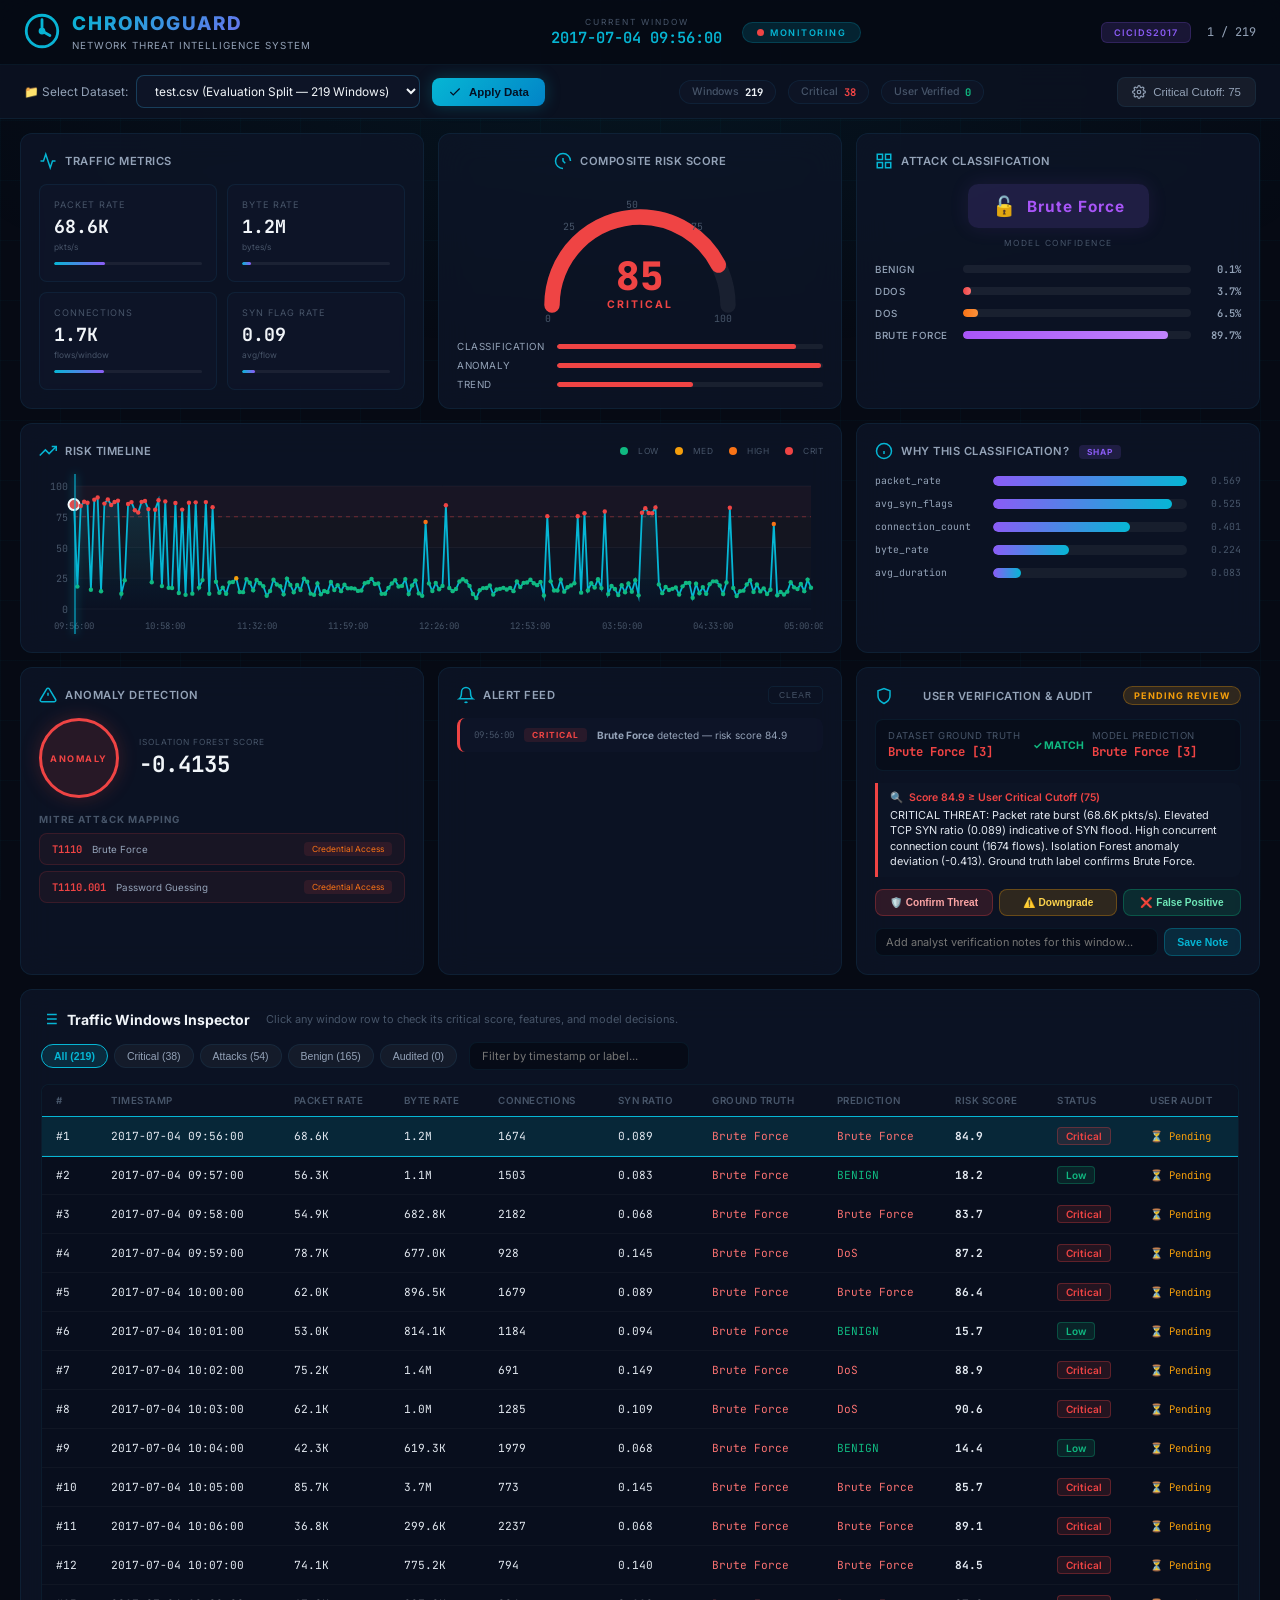
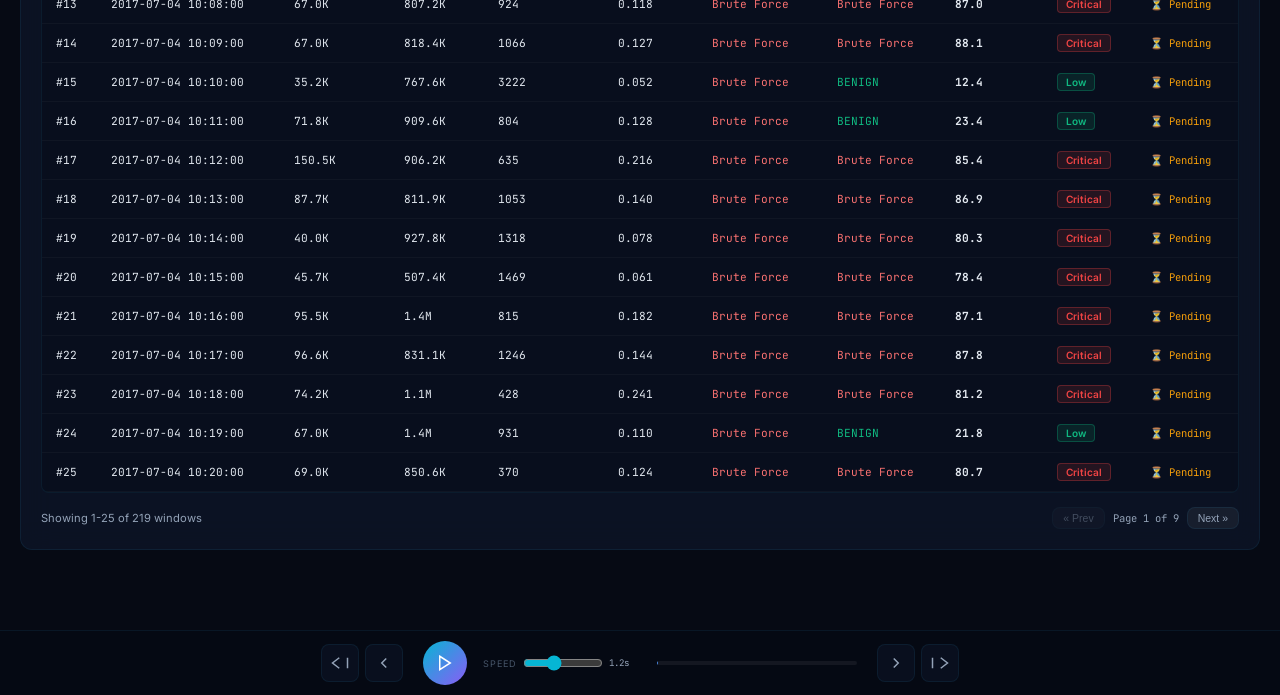
==== dashboard/index.html @ 1c4e396a "fix: resolve all pipeline bugs + complete prototype - Fix SHAP 3D/2D shape bug in explainability.py " ====
<!DOCTYPE html>
<html lang="en">
<head>
    <meta charset="UTF-8">
    <meta name="viewport" content="width=device-width, initial-scale=1.0">
    <title>Chronoguard — Network Threat Intelligence Dashboard</title>
    <meta name="description" content="Real-time network traffic analysis, anomaly detection, and threat classification dashboard powered by machine learning. CICIDS2017 dataset.">
    <link rel="preconnect" href="https://fonts.googleapis.com">
    <link rel="preconnect" href="https://fonts.gstatic.com" crossorigin>
    <link href="https://fonts.googleapis.com/css2?family=Inter:wght@300;400;500;600;700;800;900&family=JetBrains+Mono:wght@400;500;600&display=swap" rel="stylesheet">
    <link rel="stylesheet" href="style.css">
</head>
<body>

<!-- ═══════════════════════ HEADER ═══════════════════════ -->
<header class="top-bar">
    <div class="brand">
        <div class="brand-icon">
            <svg viewBox="0 0 32 32" fill="none" xmlns="http://www.w3.org/2000/svg">
                <circle cx="16" cy="16" r="14" stroke="url(#brandGrad)" stroke-width="2.5"/>
                <path d="M16 6 L16 16 L23 20" stroke="url(#brandGrad)" stroke-width="2.5" stroke-linecap="round" stroke-linejoin="round"/>
                <circle cx="16" cy="16" r="3" fill="url(#brandGrad)"/>
                <defs>
                    <linearGradient id="brandGrad" x1="0" y1="0" x2="32" y2="32">
                        <stop offset="0%" stop-color="#06b6d4"/>
                        <stop offset="100%" stop-color="#8b5cf6"/>
                    </linearGradient>
                </defs>
            </svg>
        </div>
        <div class="brand-text">
            <h1>CHRONOGUARD</h1>
            <span class="brand-sub">Network Threat Intelligence System</span>
        </div>
    </div>
    <div class="header-center">
        <div class="window-display">
            <span class="window-label">CURRENT WINDOW</span>
            <span class="window-time" id="currentTimestamp">—</span>
        </div>
        <div class="status-pill" id="systemStatus">
            <span class="status-dot"></span>
            <span>MONITORING</span>
        </div>
    </div>
    <div class="header-right">
        <div class="dataset-badge">
            <span>CICIDS2017</span>
        </div>
        <div class="window-counter" id="windowCounter">— / —</div>
    </div>
</header>

<!-- ═══════════════════════ USER DATA & THRESHOLD CONTROLS ═══════════════════════ -->
<section class="data-toolbar">
    <div class="toolbar-left">
        <div class="control-group">
            <label for="datasetSelect"><span class="control-icon">📁</span> Select Dataset:</label>
            <select id="datasetSelect" class="styled-select">
                <option value="test">test.csv (Evaluation Split — 219 Windows)</option>
                <option value="train">train.csv (Training Split — 868 Windows)</option>
                <option value="custom">Upload Custom CSV File...</option>
            </select>
        </div>
        <div class="custom-file-wrap" id="customFileWrap" style="display: none;">
            <input type="file" id="csvFileInput" accept=".csv" class="file-input">
            <label for="csvFileInput" class="file-input-btn" id="fileInputLabel">
                <svg viewBox="0 0 24 24" fill="none" stroke="currentColor" stroke-width="2" width="14" height="14"><path d="M21 15v4a2 2 0 0 1-2 2H5a2 2 0 0 1-2-2v-4"/><polyline points="17 8 12 3 7 8"/><line x1="12" y1="3" x2="12" y2="15"/></svg>
                <span>Choose .csv</span>
            </label>
            <span class="file-name" id="selectedFileName">No file selected</span>
        </div>
        <button class="btn-primary apply-data-btn" id="btnApplyData" title="Apply selected dataset to dashboard">
            <svg viewBox="0 0 24 24" fill="none" stroke="currentColor" stroke-width="2" width="14" height="14"><polyline points="20 6 9 17 4 12"/></svg>
            <span>Apply Data</span>
        </button>
    </div>

    <div class="toolbar-center">
        <div class="stat-chip" id="chipTotalWindows">
            <span class="chip-label">Windows</span>
            <span class="chip-val" id="valTotalWindows">219</span>
        </div>
        <div class="stat-chip chip-critical" id="chipCriticalCount">
            <span class="chip-label">Critical</span>
            <span class="chip-val" id="valCriticalWindows">38</span>
        </div>
        <div class="stat-chip chip-verified" id="chipVerifiedCount">
            <span class="chip-label">User Verified</span>
            <span class="chip-val" id="valVerifiedWindows">0</span>
        </div>
    </div>

    <div class="toolbar-right">
        <button class="btn-secondary" id="btnToggleThresholds" title="Configure risk thresholds">
            <svg viewBox="0 0 24 24" fill="none" stroke="currentColor" stroke-width="2" width="14" height="14"><circle cx="12" cy="12" r="3"/><path d="M19.4 15a1.65 1.65 0 0 0 .33 1.82l.06.06a2 2 0 0 1 0 2.83 2 2 0 0 1-2.83 0l-.06-.06a1.65 1.65 0 0 0-1.82-.33 1.65 1.65 0 0 0-1 1.51V21a2 2 0 0 1-2 2 2 2 0 0 1-2-2v-.09A1.65 1.65 0 0 0 9 19.4a1.65 1.65 0 0 0-1.82.33l-.06.06a2 2 0 0 1-2.83 0 2 2 0 0 1 0-2.83l.06-.06a1.65 1.65 0 0 0 .33-1.82 1.65 1.65 0 0 0-1.51-1H3a2 2 0 0 1-2-2 2 2 0 0 1 2-2h.09A1.65 1.65 0 0 0 4.6 9a1.65 1.65 0 0 0-.33-1.82l-.06-.06a2 2 0 0 1 0-2.83 2 2 0 0 1 2.83 0l.06.06a1.65 1.65 0 0 0 1.82.33H9a1.65 1.65 0 0 0 1-1.51V3a2 2 0 0 1 2-2 2 2 0 0 1 2 2v.09a1.65 1.65 0 0 0 1 1.51 1.65 1.65 0 0 0 1.82-.33l.06-.06a2 2 0 0 1 2.83 0 2 2 0 0 1 0 2.83l-.06.06a1.65 1.65 0 0 0-.33 1.82V9a1.65 1.65 0 0 0 1.51 1H21a2 2 0 0 1 2 2 2 2 0 0 1-2 2h-.09a1.65 1.65 0 0 0-1.51 1z"/></svg>
            <span id="thresholdToggleText">Critical Cutoff: 75</span>
        </button>
    </div>
</section>

<!-- Expandable Threshold Settings Drawer -->
<section class="threshold-drawer" id="thresholdDrawer" style="display: none;">
    <div class="drawer-header">
        <div>
            <h3>User Risk Score & Critical Cutoff Configuration</h3>
            <p class="drawer-sub">Customize the mathematical cutoffs and weights to inspect and verify why windows are classified as Critical.</p>
        </div>
        <button class="drawer-close-btn" id="btnCloseThresholds">&times;</button>
    </div>
    <div class="threshold-controls-grid">
        <div class="range-field">
            <div class="range-labels">
                <span>Critical Score Threshold</span>
                <span class="range-val" id="lblCritThreshold">75</span>
            </div>
            <input type="range" id="sliderCritThreshold" min="50" max="95" value="75" step="1">
            <span class="range-hint">Risk Score &ge; this value triggers CRITICAL alert</span>
        </div>
        <div class="range-field">
            <div class="range-labels">
                <span>High Risk Threshold</span>
                <span class="range-val" id="lblHighThreshold">50</span>
            </div>
            <input type="range" id="sliderHighThreshold" min="30" max="74" value="50" step="1">
            <span class="range-hint">Risk Score &ge; this value triggers HIGH alert</span>
        </div>
        <div class="range-field">
            <div class="range-labels">
                <span>Anomaly Sensitivity</span>
                <span class="range-val" id="lblAnomalyWeight">1.2x</span>
            </div>
            <input type="range" id="sliderAnomalyWeight" min="0.5" max="2.0" value="1.2" step="0.1">
            <span class="range-hint">Scales penalty for Isolation Forest outliers</span>
        </div>
        <div class="drawer-actions">
            <button class="btn-primary" id="btnApplyThresholds">Apply Thresholds</button>
            <button class="btn-secondary" id="btnResetThresholds">Reset Defaults</button>
        </div>
    </div>
</section>

<!-- ═══════════════════════ MAIN GRID ═══════════════════════ -->
<main class="dashboard-grid">

    <!-- ---- TRAFFIC METRICS ---- -->
    <section class="panel metrics-panel" id="metricsPanel">
        <div class="panel-header">
            <svg class="panel-icon" viewBox="0 0 24 24" fill="none" stroke="currentColor" stroke-width="2"><polyline points="22 12 18 12 15 21 9 3 6 12 2 12"/></svg>
            <h2>Traffic Metrics</h2>
        </div>
        <div class="metrics-grid">
            <div class="metric-card" id="metricPacketRate">
                <span class="metric-label">Packet Rate</span>
                <span class="metric-value" data-field="packet_rate">—</span>
                <span class="metric-unit">pkts/s</span>
                <div class="metric-bar"><div class="metric-bar-fill"></div></div>
            </div>
            <div class="metric-card" id="metricByteRate">
                <span class="metric-label">Byte Rate</span>
                <span class="metric-value" data-field="byte_rate">—</span>
                <span class="metric-unit">bytes/s</span>
                <div class="metric-bar"><div class="metric-bar-fill"></div></div>
            </div>
            <div class="metric-card" id="metricConnections">
                <span class="metric-label">Connections</span>
                <span class="metric-value" data-field="connection_count">—</span>
                <span class="metric-unit">flows/window</span>
                <div class="metric-bar"><div class="metric-bar-fill"></div></div>
            </div>
            <div class="metric-card" id="metricSynFlags">
                <span class="metric-label">SYN Flag Rate</span>
                <span class="metric-value" data-field="avg_syn_flags">—</span>
                <span class="metric-unit">avg/flow</span>
                <div class="metric-bar"><div class="metric-bar-fill"></div></div>
            </div>
        </div>
    </section>

    <!-- ---- RISK GAUGE ---- -->
    <section class="panel gauge-panel" id="gaugePanel">
        <div class="panel-header">
            <svg class="panel-icon" viewBox="0 0 24 24" fill="none" stroke="currentColor" stroke-width="2"><path d="M12 22C6.5 22 2 17.5 2 12S6.5 2 12 2s10 4.5 10 10"/><path d="M12 8v4l3 3"/></svg>
            <h2>Composite Risk Score</h2>
        </div>
        <div class="gauge-container">
            <svg class="gauge-svg" viewBox="0 0 200 130">
                <!-- Background arc -->
                <path class="gauge-bg" d="M 20 110 A 80 80 0 0 1 180 110" fill="none" stroke-width="14" stroke-linecap="round"/>
                <!-- Colored fill arc -->
                <path class="gauge-fill" id="gaugeFill" d="M 20 110 A 80 80 0 0 1 180 110" fill="none" stroke-width="14" stroke-linecap="round"/>
                <!-- Tick marks -->
                <text x="16" y="125" class="gauge-tick">0</text>
                <text x="35" y="42" class="gauge-tick">25</text>
                <text x="93" y="22" class="gauge-tick">50</text>
                <text x="152" y="42" class="gauge-tick">75</text>
                <text x="175" y="125" class="gauge-tick">100</text>
            </svg>
            <div class="gauge-center">
                <span class="gauge-score" id="gaugeScore">—</span>
                <span class="gauge-level" id="gaugeLevel">—</span>
            </div>
        </div>
        <div class="risk-breakdown" id="riskBreakdown">
            <div class="risk-factor">
                <span>Classification</span>
                <div class="risk-factor-bar"><div class="risk-factor-fill" id="riskClassification"></div></div>
            </div>
            <div class="risk-factor">
                <span>Anomaly</span>
                <div class="risk-factor-bar"><div class="risk-factor-fill" id="riskAnomaly"></div></div>
            </div>
            <div class="risk-factor">
                <span>Trend</span>
                <div class="risk-factor-bar"><div class="risk-factor-fill" id="riskTrend"></div></div>
            </div>
        </div>
    </section>

    <!-- ---- CLASSIFICATION ---- -->
    <section class="panel classification-panel" id="classificationPanel">
        <div class="panel-header">
            <svg class="panel-icon" viewBox="0 0 24 24" fill="none" stroke="currentColor" stroke-width="2"><rect x="3" y="3" width="7" height="7"/><rect x="14" y="3" width="7" height="7"/><rect x="14" y="14" width="7" height="7"/><rect x="3" y="14" width="7" height="7"/></svg>
            <h2>Attack Classification</h2>
        </div>
        <div class="classification-result" id="classResult">
            <div class="class-badge" id="classBadge">
                <span class="class-icon" id="classIcon"></span>
                <span class="class-name" id="className">—</span>
            </div>
            <div class="class-confidence-label">Model Confidence</div>
        </div>
        <div class="confidence-bars" id="confidenceBars">
            <div class="conf-row" data-class="0">
                <span class="conf-label">BENIGN</span>
                <div class="conf-bar"><div class="conf-fill benign-fill"></div></div>
                <span class="conf-pct">—</span>
            </div>
            <div class="conf-row" data-class="1">
                <span class="conf-label">DDoS</span>
                <div class="conf-bar"><div class="conf-fill ddos-fill"></div></div>
                <span class="conf-pct">—</span>
            </div>
            <div class="conf-row" data-class="2">
                <span class="conf-label">DoS</span>
                <div class="conf-bar"><div class="conf-fill dos-fill"></div></div>
                <span class="conf-pct">—</span>
            </div>
            <div class="conf-row" data-class="3">
                <span class="conf-label">Brute Force</span>
                <div class="conf-bar"><div class="conf-fill bf-fill"></div></div>
                <span class="conf-pct">—</span>
            </div>
        </div>
    </section>

    <!-- ---- SHAP EXPLAINABILITY ---- -->
    <section class="panel shap-panel" id="shapPanel">
        <div class="panel-header">
            <svg class="panel-icon" viewBox="0 0 24 24" fill="none" stroke="currentColor" stroke-width="2"><circle cx="12" cy="12" r="10"/><path d="M12 16v-4"/><path d="M12 8h.01"/></svg>
            <h2>Why This Classification? <span class="shap-tag">SHAP</span></h2>
        </div>
        <div class="shap-bars" id="shapBars">
            <!-- Filled by JS -->
        </div>
    </section>

    <!-- ---- TIMELINE CHART ---- -->
    <section class="panel timeline-panel" id="timelinePanel">
        <div class="panel-header">
            <svg class="panel-icon" viewBox="0 0 24 24" fill="none" stroke="currentColor" stroke-width="2"><polyline points="23 6 13.5 15.5 8.5 10.5 1 18"/><polyline points="17 6 23 6 23 12"/></svg>
            <h2>Risk Timeline</h2>
            <div class="timeline-legend">
                <span class="legend-dot legend-low"></span>Low
                <span class="legend-dot legend-med"></span>Med
                <span class="legend-dot legend-high"></span>High
                <span class="legend-dot legend-crit"></span>Crit
            </div>
        </div>
        <div class="timeline-container">
            <canvas id="timelineCanvas" width="900" height="180"></canvas>
            <div class="timeline-cursor" id="timelineCursor"></div>
        </div>
    </section>

    <!-- ---- ANOMALY DETECTION ---- -->
    <section class="panel anomaly-panel" id="anomalyPanel">
        <div class="panel-header">
            <svg class="panel-icon" viewBox="0 0 24 24" fill="none" stroke="currentColor" stroke-width="2"><path d="M10.29 3.86L1.82 18a2 2 0 001.71 3h16.94a2 2 0 001.71-3L13.71 3.86a2 2 0 00-3.42 0z"/><line x1="12" y1="9" x2="12" y2="13"/><line x1="12" y1="17" x2="12.01" y2="17"/></svg>
            <h2>Anomaly Detection</h2>
        </div>
        <div class="anomaly-content">
            <div class="anomaly-indicator" id="anomalyIndicator">
                <div class="anomaly-ring" id="anomalyRing">
                    <span class="anomaly-label" id="anomalyLabel">NORMAL</span>
                </div>
                <div class="anomaly-score-display">
                    <span class="anomaly-score-label">Isolation Forest Score</span>
                    <span class="anomaly-score-value" id="anomalyScoreValue">—</span>
                </div>
            </div>
            <div class="mitre-section" id="mitreSection">
                <h3>MITRE ATT&CK Mapping</h3>
                <div class="mitre-cards" id="mitreCards">
                    <div class="mitre-empty">No techniques mapped</div>
                </div>
            </div>
        </div>
    </section>

    <!-- ---- ALERT FEED ---- -->
    <section class="panel alerts-panel" id="alertsPanel">
        <div class="panel-header">
            <svg class="panel-icon" viewBox="0 0 24 24" fill="none" stroke="currentColor" stroke-width="2"><path d="M18 8A6 6 0 006 8c0 7-3 9-3 9h18s-3-2-3-9"/><path d="M13.73 21a2 2 0 01-3.46 0"/></svg>
            <h2>Alert Feed</h2>
            <button class="clear-alerts-btn" id="clearAlerts" title="Clear alerts">Clear</button>
        </div>
        <div class="alerts-list" id="alertsList">
            <div class="alert-empty">No alerts yet. Advance through windows to see alerts.</div>
        </div>
    </section>

    <!-- ---- USER VERIFICATION & AUDIT ---- -->
    <section class="panel audit-panel" id="auditPanel">
        <div class="panel-header">
            <svg class="panel-icon" viewBox="0 0 24 24" fill="none" stroke="currentColor" stroke-width="2"><path d="M12 22s8-4 8-10V5l-8-3-8 3v7c0 6 8 10 8 10z"/></svg>
            <h2>User Verification & Audit</h2>
            <div class="audit-status-badge pending" id="auditStatusBadge">PENDING REVIEW</div>
        </div>
        <div class="audit-content">
            <div class="audit-compare-row">
                <div class="audit-compare-box">
                    <span class="compare-label">Dataset Ground Truth</span>
                    <span class="compare-val" id="auditGroundTruth">BENIGN [0]</span>
                </div>
                <div class="compare-arrow" id="auditMatchIndicator">➔</div>
                <div class="audit-compare-box">
                    <span class="compare-label">Model Prediction</span>
                    <span class="compare-val" id="auditPredicted">BENIGN [0]</span>
                </div>
            </div>

            <div class="critical-reason-card" id="criticalReasonCard">
                <div class="reason-header">
                    <span class="reason-icon">🔍</span>
                    <span class="reason-title" id="criticalReasonTitle">Score Factor Analysis</span>
                </div>
                <p class="reason-text" id="criticalReasonText">
                    Normal traffic baseline. No SYN flood or volumetric spike detected.
                </p>
            </div>

            <div class="audit-actions">
                <button class="audit-btn btn-confirm" id="btnAuditConfirm" title="Confirm that this window is an active threat">
                    <span>🛡️ Confirm Threat</span>
                </button>
                <button class="audit-btn btn-warning" id="btnAuditDowngrade" title="Downgrade threat level to Warning">
                    <span>⚠️ Downgrade</span>
                </button>
                <button class="audit-btn btn-dismiss" id="btnAuditFalsePos" title="Mark this alert as a False Positive">
                    <span>❌ False Positive</span>
                </button>
            </div>

            <div class="analyst-notes-wrap">
                <input type="text" class="analyst-notes-input" id="analystNotesInput" placeholder="Add analyst verification notes for this window...">
                <button class="notes-save-btn" id="btnSaveNotes">Save Note</button>
            </div>
        </div>
    </section>

</main>

<!-- ═══════════════════════ TRAFFIC WINDOWS INSPECTOR TABLE ═══════════════════════ -->
<section class="table-section">
    <div class="table-card">
        <div class="table-header">
            <div class="table-title-area">
                <svg viewBox="0 0 24 24" fill="none" stroke="currentColor" stroke-width="2" width="18" height="18"><line x1="8" y1="6" x2="21" y2="6"/><line x1="8" y1="12" x2="21" y2="12"/><line x1="8" y1="18" x2="21" y2="18"/><line x1="3" y1="6" x2="3.01" y2="6"/><line x1="3" y1="12" x2="3.01" y2="12"/><line x1="3" y1="18" x2="3.01" y2="18"/></svg>
                <h3>Traffic Windows Inspector</h3>
                <span class="table-subtitle">Click any window row to check its critical score, features, and model decisions.</span>
            </div>
            <div class="table-filters">
                <div class="filter-pills" id="tableFilterPills">
                    <button class="filter-pill active" data-filter="all">All (<span id="countAll">219</span>)</button>
                    <button class="filter-pill pill-crit" data-filter="critical">Critical (<span id="countCrit">38</span>)</button>
                    <button class="filter-pill pill-attacks" data-filter="attacks">Attacks (<span id="countAttacks">44</span>)</button>
                    <button class="filter-pill pill-benign" data-filter="benign">Benign (<span id="countBenign">175</span>)</button>
                    <button class="filter-pill pill-reviewed" data-filter="reviewed">Audited (<span id="countReviewed">0</span>)</button>
                </div>
                <div class="table-search">
                    <input type="text" id="tableSearchInput" placeholder="Filter by timestamp or label...">
                </div>
            </div>
        </div>

        <div class="table-scroll">
            <table class="traffic-table" id="trafficTable">
                <thead>
                    <tr>
                        <th>#</th>
                        <th>Timestamp</th>
                        <th>Packet Rate</th>
                        <th>Byte Rate</th>
                        <th>Connections</th>
                        <th>SYN Ratio</th>
                        <th>Ground Truth</th>
                        <th>Prediction</th>
                        <th>Risk Score</th>
                        <th>Status</th>
                        <th>User Audit</th>
                    </tr>
                </thead>
                <tbody id="trafficTableBody">
                    <!-- Populated dynamically by app.js -->
                </tbody>
            </table>
        </div>
        <div class="table-pagination">
            <span class="pagination-info" id="paginationInfo">Showing 1-25 of 219 windows</span>
            <div class="pagination-buttons">
                <button class="page-btn" id="btnPagePrev">&laquo; Prev</button>
                <span class="page-num" id="pageNum">Page 1 of 9</span>
                <button class="page-btn" id="btnPageNext">Next &raquo;</button>
            </div>
        </div>
    </div>
</section>

<!-- ═══════════════════════ CONTROLS BAR ═══════════════════════ -->
<footer class="controls-bar">
    <div class="controls-left">
        <button class="ctrl-btn" id="btnFirst" title="First window">
            <svg viewBox="0 0 24 24" fill="none" stroke="currentColor" stroke-width="2"><polyline points="11 19 2 12 11 5"/><line x1="22" y1="5" x2="22" y2="19"/></svg>
        </button>
        <button class="ctrl-btn" id="btnPrev" title="Previous window">
            <svg viewBox="0 0 24 24" fill="none" stroke="currentColor" stroke-width="2"><polyline points="15 18 9 12 15 6"/></svg>
        </button>
    </div>
    <div class="controls-center">
        <button class="ctrl-btn play-btn" id="btnPlay" title="Auto-play">
            <svg viewBox="0 0 24 24" fill="none" stroke="currentColor" stroke-width="2" id="playIcon"><polygon points="5 3 19 12 5 21 5 3"/></svg>
            <svg viewBox="0 0 24 24" fill="none" stroke="currentColor" stroke-width="2" id="pauseIcon" style="display:none"><rect x="6" y="4" width="4" height="16"/><rect x="14" y="4" width="4" height="16"/></svg>
        </button>
        <div class="speed-control">
            <label for="speedSlider">Speed</label>
            <input type="range" id="speedSlider" min="200" max="3000" value="1200" step="100">
            <span id="speedLabel">1.2s</span>
        </div>
        <div class="progress-bar-container">
            <div class="progress-bar" id="progressBar"></div>
        </div>
    </div>
    <div class="controls-right">
        <button class="ctrl-btn" id="btnNext" title="Next window">
            <svg viewBox="0 0 24 24" fill="none" stroke="currentColor" stroke-width="2"><polyline points="9 18 15 12 9 6"/></svg>
        </button>
        <button class="ctrl-btn" id="btnLast" title="Last window">
            <svg viewBox="0 0 24 24" fill="none" stroke="currentColor" stroke-width="2"><polyline points="13 19 22 12 13 5"/><line x1="2" y1="5" x2="2" y2="19"/></svg>
        </button>
    </div>
</footer>

<script src="data.js"></script>
<script src="app.js"></script>
</body>
</html>
---- dashboard/style.css ----
/* ══════════════════════════════════════════════════════════════════
   CHRONOGUARD — Dashboard Styles
   Dark-mode, glassmorphism, cybersecurity aesthetic
   ══════════════════════════════════════════════════════════════════ */

/* ---- Reset & Tokens ---- */
*, *::before, *::after { box-sizing: border-box; margin: 0; padding: 0; }

:root {
    /* Surface */
    --bg-primary:      #060a14;
    --bg-secondary:    #0c1222;
    --bg-card:         rgba(14, 22, 40, 0.75);
    --bg-card-hover:   rgba(20, 30, 55, 0.85);
    --border-card:     rgba(56, 189, 248, 0.08);
    --border-active:   rgba(56, 189, 248, 0.25);

    /* Text */
    --text-primary:    #e2e8f0;
    --text-secondary:  #94a3b8;
    --text-muted:      #475569;
    --text-bright:     #f1f5f9;

    /* Accent palette */
    --cyan:            #06b6d4;
    --cyan-dim:        rgba(6, 182, 212, 0.15);
    --purple:          #8b5cf6;
    --purple-dim:      rgba(139, 92, 246, 0.15);

    /* Risk colors */
    --risk-low:        #10b981;
    --risk-low-bg:     rgba(16, 185, 129, 0.12);
    --risk-medium:     #f59e0b;
    --risk-medium-bg:  rgba(245, 158, 11, 0.12);
    --risk-high:       #f97316;
    --risk-high-bg:    rgba(249, 115, 22, 0.12);
    --risk-critical:   #ef4444;
    --risk-critical-bg:rgba(239, 68, 68, 0.12);

    /* Class colors */
    --color-benign:    #10b981;
    --color-ddos:      #ef4444;
    --color-dos:       #f97316;
    --color-bf:        #a855f7;

    /* Type */
    --font-sans:       'Inter', -apple-system, BlinkMacSystemFont, sans-serif;
    --font-mono:       'JetBrains Mono', 'Fira Code', monospace;

    /* Spacing */
    --gap:             14px;
    --radius:          12px;
    --radius-sm:       8px;

    /* Effects */
    --glass-blur:      16px;
    --transition:      0.35s cubic-bezier(0.4, 0, 0.2, 1);
}

html { font-size: 14px; }

body {
    font-family: var(--font-sans);
    background: var(--bg-primary);
    color: var(--text-primary);
    min-height: 100vh;
    display: flex;
    flex-direction: column;
    overflow-x: hidden;
}

/* Subtle animated grid background */
body::before {
    content: '';
    position: fixed;
    inset: 0;
    background:
        linear-gradient(rgba(6,182,212,0.03) 1px, transparent 1px),
        linear-gradient(90deg, rgba(6,182,212,0.03) 1px, transparent 1px);
    background-size: 60px 60px;
    pointer-events: none;
    z-index: 0;
}

/* Radial glow */
body::after {
    content: '';
    position: fixed;
    top: -20%;
    left: 50%;
    transform: translateX(-50%);
    width: 120vw;
    height: 60vh;
    background: radial-gradient(ellipse, rgba(6,182,212,0.06) 0%, transparent 70%);
    pointer-events: none;
    z-index: 0;
}

/* ════════════════════════ HEADER ════════════════════════ */

.top-bar {
    position: relative;
    z-index: 10;
    display: flex;
    align-items: center;
    justify-content: space-between;
    padding: 12px 24px;
    background: rgba(6, 10, 20, 0.9);
    backdrop-filter: blur(var(--glass-blur));
    border-bottom: 1px solid var(--border-card);
}

.brand {
    display: flex;
    align-items: center;
    gap: 12px;
}
.brand-icon svg { width: 36px; height: 36px; }
.brand-text h1 {
    font-size: 1.35rem;
    font-weight: 800;
    letter-spacing: 2px;
    background: linear-gradient(135deg, var(--cyan), var(--purple));
    -webkit-background-clip: text;
    -webkit-text-fill-color: transparent;
    background-clip: text;
}
.brand-sub {
    font-size: 0.7rem;
    color: var(--text-secondary);
    letter-spacing: 1px;
    text-transform: uppercase;
}

.header-center { display: flex; align-items: center; gap: 20px; }

.window-display {
    display: flex;
    flex-direction: column;
    align-items: center;
}
.window-label {
    font-size: 0.6rem;
    color: var(--text-muted);
    letter-spacing: 2px;
    text-transform: uppercase;
}
.window-time {
    font-family: var(--font-mono);
    font-size: 1.1rem;
    font-weight: 600;
    color: var(--cyan);
}

.status-pill {
    display: flex;
    align-items: center;
    gap: 6px;
    padding: 4px 14px;
    border-radius: 99px;
    background: var(--cyan-dim);
    border: 1px solid rgba(6,182,212,0.2);
    font-size: 0.65rem;
    font-weight: 600;
    letter-spacing: 1.5px;
    color: var(--cyan);
    text-transform: uppercase;
}
.status-dot {
    width: 7px; height: 7px;
    border-radius: 50%;
    background: var(--cyan);
    animation: pulse-dot 2s ease-in-out infinite;
}

@keyframes pulse-dot {
    0%, 100% { opacity: 1; box-shadow: 0 0 0 0 rgba(6,182,212,0.4); }
    50% { opacity: 0.6; box-shadow: 0 0 0 6px rgba(6,182,212,0); }
}

.header-right { display: flex; align-items: center; gap: 16px; }

.dataset-badge {
    padding: 4px 12px;
    border-radius: 6px;
    background: var(--purple-dim);
    border: 1px solid rgba(139,92,246,0.2);
    font-size: 0.65rem;
    font-weight: 600;
    color: var(--purple);
    letter-spacing: 1px;
}

.window-counter {
    font-family: var(--font-mono);
    font-size: 0.85rem;
    color: var(--text-secondary);
}

/* ════════════════════════ DASHBOARD GRID ════════════════════════ */

.dashboard-grid {
    position: relative;
    z-index: 1;
    flex: 1;
    display: grid;
    grid-template-columns: 1fr 1fr 1fr;
    grid-template-rows: auto auto auto;
    gap: var(--gap);
    padding: var(--gap) 20px;
    max-width: 1600px;
    margin: 0 auto;
    width: 100%;
}

/* Panel layout assignments */
.metrics-panel        { grid-column: 1; grid-row: 1; }
.gauge-panel          { grid-column: 2; grid-row: 1; }
.classification-panel { grid-column: 3; grid-row: 1; }
.shap-panel           { grid-column: 3; grid-row: 2; }
.timeline-panel       { grid-column: 1 / 3; grid-row: 2; }
.anomaly-panel        { grid-column: 1; grid-row: 3; }
.alerts-panel         { grid-column: 2; grid-row: 3; }
.audit-panel          { grid-column: 3; grid-row: 3; }

/* ════════════════════════ PANEL (Glass Card) ════════════════════════ */

.panel {
    background: var(--bg-card);
    backdrop-filter: blur(var(--glass-blur));
    border: 1px solid var(--border-card);
    border-radius: var(--radius);
    padding: 18px;
    transition: border-color var(--transition), box-shadow var(--transition);
    display: flex;
    flex-direction: column;
}
.panel:hover {
    border-color: var(--border-active);
    box-shadow: 0 0 30px rgba(6,182,212,0.04);
}

.panel-header {
    display: flex;
    align-items: center;
    gap: 8px;
    margin-bottom: 14px;
    flex-shrink: 0;
}
.panel-header h2 {
    font-size: 0.8rem;
    font-weight: 600;
    letter-spacing: 0.5px;
    color: var(--text-secondary);
    text-transform: uppercase;
}
.panel-icon {
    width: 18px; height: 18px;
    color: var(--cyan);
    flex-shrink: 0;
}

/* ════════════════════════ METRICS ════════════════════════ */

.metrics-grid {
    display: grid;
    grid-template-columns: 1fr 1fr;
    gap: 10px;
    flex: 1;
}

.metric-card {
    background: rgba(15, 23, 42, 0.6);
    border: 1px solid var(--border-card);
    border-radius: var(--radius-sm);
    padding: 14px;
    display: flex;
    flex-direction: column;
    gap: 4px;
    transition: background var(--transition), border-color var(--transition);
}
.metric-card:hover {
    background: rgba(20, 30, 52, 0.8);
    border-color: var(--border-active);
}

.metric-label {
    font-size: 0.65rem;
    color: var(--text-muted);
    text-transform: uppercase;
    letter-spacing: 1px;
}
.metric-value {
    font-family: var(--font-mono);
    font-size: 1.3rem;
    font-weight: 700;
    color: var(--text-bright);
    transition: color 0.3s;
}
.metric-unit {
    font-size: 0.6rem;
    color: var(--text-muted);
}

.metric-bar {
    height: 3px;
    background: rgba(255,255,255,0.06);
    border-radius: 2px;
    margin-top: 6px;
    overflow: hidden;
}
.metric-bar-fill {
    height: 100%;
    width: 0%;
    background: linear-gradient(90deg, var(--cyan), var(--purple));
    border-radius: 2px;
    transition: width 0.6s ease;
}

/* ════════════════════════ RISK GAUGE ════════════════════════ */

.gauge-panel { align-items: center; }

.gauge-container {
    position: relative;
    width: 220px;
    margin: 0 auto;
}

.gauge-svg { width: 100%; display: block; }

.gauge-bg {
    stroke: rgba(255,255,255,0.06);
}
.gauge-fill {
    stroke: var(--risk-low);
    stroke-dasharray: 251.2;
    stroke-dashoffset: 251.2;
    transition: stroke-dashoffset 0.8s ease, stroke 0.5s ease;
}

.gauge-tick {
    fill: var(--text-muted);
    font-size: 9px;
    font-family: var(--font-mono);
    text-anchor: middle;
}

.gauge-center {
    position: absolute;
    bottom: 16px;
    left: 50%;
    transform: translateX(-50%);
    text-align: center;
    display: flex;
    flex-direction: column;
    align-items: center;
}
.gauge-score {
    font-family: var(--font-mono);
    font-size: 2.8rem;
    font-weight: 800;
    line-height: 1;
    color: var(--text-bright);
    transition: color 0.5s;
}
.gauge-level {
    font-size: 0.75rem;
    font-weight: 700;
    letter-spacing: 2px;
    text-transform: uppercase;
    margin-top: 2px;
    transition: color 0.5s;
}

.risk-breakdown {
    width: 100%;
    margin-top: 14px;
    display: flex;
    flex-direction: column;
    gap: 8px;
}
.risk-factor {
    display: flex;
    align-items: center;
    gap: 10px;
}
.risk-factor span:first-child {
    width: 90px;
    font-size: 0.7rem;
    color: var(--text-secondary);
    text-transform: uppercase;
    letter-spacing: 0.5px;
}
.risk-factor-bar {
    flex: 1;
    height: 5px;
    background: rgba(255,255,255,0.06);
    border-radius: 3px;
    overflow: hidden;
}
.risk-factor-fill {
    height: 100%;
    width: 0%;
    border-radius: 3px;
    transition: width 0.6s ease, background 0.5s;
    background: var(--cyan);
}

/* ════════════════════════ CLASSIFICATION ════════════════════════ */

.classification-result {
    text-align: center;
    margin-bottom: 14px;
}

.class-badge {
    display: inline-flex;
    align-items: center;
    gap: 10px;
    padding: 10px 24px;
    border-radius: 10px;
    font-size: 1.1rem;
    font-weight: 700;
    letter-spacing: 1px;
    transition: background 0.4s, color 0.4s, box-shadow 0.4s;
}
.class-badge.benign    { background: var(--risk-low-bg);      color: var(--color-benign); box-shadow: 0 0 20px rgba(16,185,129,0.1); }
.class-badge.ddos      { background: var(--risk-critical-bg); color: var(--color-ddos);   box-shadow: 0 0 20px rgba(239,68,68,0.1); }
.class-badge.dos       { background: var(--risk-high-bg);     color: var(--color-dos);    box-shadow: 0 0 20px rgba(249,115,22,0.1); }
.class-badge.bf        { background: var(--purple-dim);       color: var(--color-bf);     box-shadow: 0 0 20px rgba(168,85,247,0.1); }

.class-icon { font-size: 1.4rem; }

.class-confidence-label {
    font-size: 0.6rem;
    color: var(--text-muted);
    text-transform: uppercase;
    letter-spacing: 1.5px;
    margin-top: 10px;
}

.confidence-bars {
    display: flex;
    flex-direction: column;
    gap: 8px;
    flex: 1;
}

.conf-row {
    display: flex;
    align-items: center;
    gap: 8px;
}
.conf-label {
    width: 80px;
    font-size: 0.7rem;
    font-weight: 500;
    color: var(--text-secondary);
    text-transform: uppercase;
    letter-spacing: 0.5px;
}
.conf-bar {
    flex: 1;
    height: 8px;
    background: rgba(255,255,255,0.06);
    border-radius: 4px;
    overflow: hidden;
}
.conf-fill {
    height: 100%;
    width: 0%;
    border-radius: 4px;
    transition: width 0.5s ease;
}
.benign-fill { background: linear-gradient(90deg, var(--color-benign), #34d399); }
.ddos-fill   { background: linear-gradient(90deg, var(--color-ddos),   #f87171); }
.dos-fill    { background: linear-gradient(90deg, var(--color-dos),    #fb923c); }
.bf-fill     { background: linear-gradient(90deg, var(--color-bf),     #c084fc); }

.conf-pct {
    width: 42px;
    font-family: var(--font-mono);
    font-size: 0.75rem;
    font-weight: 600;
    text-align: right;
    color: var(--text-secondary);
}

/* ════════════════════════ SHAP ════════════════════════ */

.shap-tag {
    padding: 2px 8px;
    border-radius: 4px;
    background: rgba(139,92,246,0.15);
    color: var(--purple);
    font-size: 0.6rem;
    font-weight: 700;
    letter-spacing: 1px;
    margin-left: 6px;
    vertical-align: middle;
}

.shap-bars {
    display: flex;
    flex-direction: column;
    gap: 10px;
    flex: 1;
}

.shap-row {
    display: flex;
    align-items: center;
    gap: 8px;
}
.shap-feature-name {
    width: 110px;
    font-size: 0.7rem;
    font-family: var(--font-mono);
    color: var(--text-secondary);
}
.shap-bar-container {
    flex: 1;
    height: 10px;
    background: rgba(255,255,255,0.05);
    border-radius: 5px;
    overflow: hidden;
}
.shap-bar-fill {
    height: 100%;
    background: linear-gradient(90deg, var(--purple), var(--cyan));
    border-radius: 5px;
    transition: width 0.5s ease;
    width: 0%;
}
.shap-value {
    width: 46px;
    font-family: var(--font-mono);
    font-size: 0.7rem;
    color: var(--text-muted);
    text-align: right;
}

/* ════════════════════════ TIMELINE ════════════════════════ */

.timeline-panel .panel-header { flex-wrap: wrap; }

.timeline-legend {
    margin-left: auto;
    display: flex;
    align-items: center;
    gap: 10px;
    font-size: 0.6rem;
    color: var(--text-muted);
    text-transform: uppercase;
    letter-spacing: 0.5px;
}
.legend-dot {
    width: 8px; height: 8px;
    border-radius: 50%;
    display: inline-block;
    margin-left: 6px;
}
.legend-low  { background: var(--risk-low); }
.legend-med  { background: var(--risk-medium); }
.legend-high { background: var(--risk-high); }
.legend-crit { background: var(--risk-critical); }

.timeline-container {
    position: relative;
    flex: 1;
    min-height: 160px;
}
#timelineCanvas {
    width: 100%;
    height: 100%;
    display: block;
}

.timeline-cursor {
    position: absolute;
    top: 0;
    width: 2px;
    height: 100%;
    background: var(--cyan);
    opacity: 0.6;
    pointer-events: none;
    transition: left 0.3s ease;
    box-shadow: 0 0 8px var(--cyan);
}

/* ════════════════════════ ANOMALY ════════════════════════ */

.anomaly-content {
    display: flex;
    flex-direction: column;
    gap: 16px;
    flex: 1;
}

.anomaly-indicator {
    display: flex;
    align-items: center;
    gap: 20px;
}

.anomaly-ring {
    width: 80px;
    height: 80px;
    border-radius: 50%;
    display: flex;
    align-items: center;
    justify-content: center;
    border: 3px solid var(--risk-low);
    transition: border-color 0.5s, box-shadow 0.5s, background 0.5s;
    flex-shrink: 0;
}
.anomaly-ring.anomalous {
    border-color: var(--risk-critical);
    box-shadow: 0 0 20px rgba(239,68,68,0.2);
    background: var(--risk-critical-bg);
}

.anomaly-label {
    font-size: 0.65rem;
    font-weight: 700;
    letter-spacing: 1.5px;
    text-transform: uppercase;
    color: var(--risk-low);
    transition: color 0.5s;
}
.anomaly-ring.anomalous .anomaly-label { color: var(--risk-critical); }

.anomaly-score-display {
    display: flex;
    flex-direction: column;
    gap: 2px;
}
.anomaly-score-label {
    font-size: 0.6rem;
    color: var(--text-muted);
    text-transform: uppercase;
    letter-spacing: 1px;
}
.anomaly-score-value {
    font-family: var(--font-mono);
    font-size: 1.6rem;
    font-weight: 700;
    color: var(--text-bright);
}

.mitre-section h3 {
    font-size: 0.7rem;
    color: var(--text-muted);
    text-transform: uppercase;
    letter-spacing: 1px;
    margin-bottom: 8px;
}

.mitre-cards {
    display: flex;
    flex-direction: column;
    gap: 6px;
}

.mitre-card {
    display: flex;
    align-items: center;
    gap: 10px;
    padding: 8px 12px;
    background: rgba(239,68,68,0.06);
    border: 1px solid rgba(239,68,68,0.15);
    border-radius: var(--radius-sm);
    transition: background 0.3s;
}
.mitre-card:hover { background: rgba(239,68,68,0.1); }

.mitre-id {
    font-family: var(--font-mono);
    font-size: 0.75rem;
    font-weight: 600;
    color: var(--risk-critical);
    white-space: nowrap;
}
.mitre-name {
    font-size: 0.7rem;
    color: var(--text-secondary);
}
.mitre-tactic {
    margin-left: auto;
    font-size: 0.6rem;
    padding: 2px 8px;
    border-radius: 4px;
    background: rgba(239,68,68,0.1);
    color: var(--risk-high);
    white-space: nowrap;
}

.mitre-empty {
    font-size: 0.7rem;
    color: var(--text-muted);
    font-style: italic;
    padding: 8px;
}

/* ════════════════════════ ALERTS ════════════════════════ */

.clear-alerts-btn {
    margin-left: auto;
    padding: 3px 10px;
    border: 1px solid var(--border-card);
    border-radius: 5px;
    background: transparent;
    color: var(--text-muted);
    font-size: 0.6rem;
    cursor: pointer;
    text-transform: uppercase;
    letter-spacing: 1px;
    transition: background 0.2s, color 0.2s;
}
.clear-alerts-btn:hover { background: rgba(255,255,255,0.05); color: var(--text-secondary); }

.alerts-list {
    flex: 1;
    overflow-y: auto;
    max-height: 220px;
    display: flex;
    flex-direction: column;
    gap: 6px;
    scrollbar-width: thin;
    scrollbar-color: var(--border-card) transparent;
}
.alerts-list::-webkit-scrollbar { width: 5px; }
.alerts-list::-webkit-scrollbar-track { background: transparent; }
.alerts-list::-webkit-scrollbar-thumb { background: var(--border-card); border-radius: 3px; }

.alert-card {
    display: flex;
    align-items: center;
    gap: 10px;
    padding: 10px 14px;
    border-radius: var(--radius-sm);
    border-left: 3px solid;
    background: rgba(15, 23, 42, 0.6);
    animation: alert-slide-in 0.3s ease;
}

@keyframes alert-slide-in {
    from { opacity: 0; transform: translateX(-10px); }
    to   { opacity: 1; transform: translateX(0); }
}

.alert-card.level-Low      { border-left-color: var(--risk-low);      }
.alert-card.level-Medium   { border-left-color: var(--risk-medium);   }
.alert-card.level-High     { border-left-color: var(--risk-high);     }
.alert-card.level-Critical { border-left-color: var(--risk-critical); }

.alert-time {
    font-family: var(--font-mono);
    font-size: 0.65rem;
    color: var(--text-muted);
    white-space: nowrap;
}
.alert-badge {
    padding: 2px 8px;
    border-radius: 4px;
    font-size: 0.6rem;
    font-weight: 700;
    letter-spacing: 1px;
    text-transform: uppercase;
    white-space: nowrap;
}
.alert-badge.level-Low      { background: var(--risk-low-bg);      color: var(--risk-low); }
.alert-badge.level-Medium   { background: var(--risk-medium-bg);   color: var(--risk-medium); }
.alert-badge.level-High     { background: var(--risk-high-bg);     color: var(--risk-high); }
.alert-badge.level-Critical { background: var(--risk-critical-bg); color: var(--risk-critical); }

.alert-text {
    font-size: 0.72rem;
    color: var(--text-secondary);
    flex: 1;
}

.alert-empty {
    font-size: 0.72rem;
    color: var(--text-muted);
    font-style: italic;
    padding: 16px;
    text-align: center;
}

/* ════════════════════════ CONTROLS BAR ════════════════════════ */

.controls-bar {
    position: relative;
    z-index: 10;
    display: flex;
    align-items: center;
    justify-content: center;
    gap: 20px;
    padding: 10px 24px;
    background: rgba(6, 10, 20, 0.92);
    backdrop-filter: blur(var(--glass-blur));
    border-top: 1px solid var(--border-card);
}

.controls-left, .controls-right {
    display: flex;
    gap: 6px;
}

.controls-center {
    display: flex;
    align-items: center;
    gap: 16px;
}

.ctrl-btn {
    width: 38px;
    height: 38px;
    display: flex;
    align-items: center;
    justify-content: center;
    border: 1px solid var(--border-card);
    border-radius: var(--radius-sm);
    background: rgba(15, 23, 42, 0.5);
    color: var(--text-secondary);
    cursor: pointer;
    transition: background 0.2s, border-color 0.2s, color 0.2s, transform 0.15s;
}
.ctrl-btn:hover {
    background: rgba(6,182,212,0.1);
    border-color: var(--cyan);
    color: var(--cyan);
    transform: scale(1.05);
}
.ctrl-btn:active { transform: scale(0.95); }

.ctrl-btn svg { width: 18px; height: 18px; }

.play-btn {
    width: 44px;
    height: 44px;
    border-radius: 50%;
    background: linear-gradient(135deg, var(--cyan), var(--purple));
    border: none;
    color: white;
}
.play-btn:hover {
    background: linear-gradient(135deg, var(--purple), var(--cyan));
    transform: scale(1.1);
    border-color: transparent;
    color: white;
}

.speed-control {
    display: flex;
    align-items: center;
    gap: 6px;
    font-size: 0.65rem;
    color: var(--text-muted);
}
.speed-control label { text-transform: uppercase; letter-spacing: 1px; }
#speedSlider {
    width: 80px;
    accent-color: var(--cyan);
}
#speedLabel {
    font-family: var(--font-mono);
    color: var(--text-secondary);
    min-width: 32px;
}

.progress-bar-container {
    width: 200px;
    height: 4px;
    background: rgba(255,255,255,0.06);
    border-radius: 2px;
    overflow: hidden;
}
.progress-bar {
    height: 100%;
    width: 0%;
    background: linear-gradient(90deg, var(--cyan), var(--purple));
    border-radius: 2px;
    transition: width 0.3s ease;
}

/* ════════════════════════ ANIMATIONS ════════════════════════ */

@keyframes fade-in-up {
    from { opacity: 0; transform: translateY(12px); }
    to   { opacity: 1; transform: translateY(0); }
}

.panel { animation: fade-in-up 0.5s ease both; }
.metrics-panel        { animation-delay: 0.05s; }
.gauge-panel          { animation-delay: 0.10s; }
.classification-panel { animation-delay: 0.15s; }
.shap-panel           { animation-delay: 0.20s; }
.timeline-panel       { animation-delay: 0.25s; }
.anomaly-panel        { animation-delay: 0.30s; }
.alerts-panel         { animation-delay: 0.35s; }

/* Critical risk pulse animation (applied via JS) */
.pulse-critical {
    animation: critical-glow 1.5s ease-in-out infinite;
}
@keyframes critical-glow {
    0%, 100% { box-shadow: 0 0 0 0 rgba(239,68,68,0.15); }
    50% { box-shadow: 0 0 30px 5px rgba(239,68,68,0.2); }
}

/* ════════════════════════ USER DATA TOOLBAR ════════════════════════ */

.data-toolbar {
    position: relative;
    z-index: 9;
    display: flex;
    align-items: center;
    justify-content: space-between;
    gap: 16px;
    padding: 10px 24px;
    background: rgba(12, 18, 34, 0.85);
    backdrop-filter: blur(var(--glass-blur));
    border-bottom: 1px solid var(--border-card);
    flex-wrap: wrap;
}

.toolbar-left, .toolbar-center, .toolbar-right {
    display: flex;
    align-items: center;
    gap: 12px;
}

.control-group {
    display: flex;
    align-items: center;
    gap: 8px;
    font-size: 0.85rem;
    color: var(--text-secondary);
}

.styled-select {
    background: rgba(14, 22, 40, 0.95);
    border: 1px solid rgba(56, 189, 248, 0.25);
    border-radius: var(--radius-sm);
    color: var(--text-bright);
    padding: 7px 14px;
    font-size: 0.85rem;
    font-family: var(--font-sans);
    outline: none;
    cursor: pointer;
    transition: border-color var(--transition);
}
.styled-select:hover, .styled-select:focus {
    border-color: var(--cyan);
    box-shadow: 0 0 10px rgba(6, 182, 212, 0.2);
}

.custom-file-wrap {
    display: flex;
    align-items: center;
    gap: 8px;
}
.file-input { display: none; }
.file-input-btn {
    display: inline-flex;
    align-items: center;
    gap: 6px;
    padding: 6px 12px;
    border-radius: var(--radius-sm);
    background: rgba(139, 92, 246, 0.15);
    border: 1px solid rgba(139, 92, 246, 0.35);
    color: var(--purple);
    font-size: 0.8rem;
    font-weight: 500;
    cursor: pointer;
    transition: all var(--transition);
}
.file-input-btn:hover {
    background: rgba(139, 92, 246, 0.25);
    border-color: var(--purple);
}
.file-name {
    font-family: var(--font-mono);
    font-size: 0.75rem;
    color: var(--text-muted);
    max-width: 140px;
    overflow: hidden;
    text-overflow: ellipsis;
    white-space: nowrap;
}

.btn-primary {
    display: inline-flex;
    align-items: center;
    gap: 7px;
    padding: 7px 16px;
    border-radius: var(--radius-sm);
    background: linear-gradient(135deg, var(--cyan), #0284c7);
    border: none;
    color: #031024;
    font-weight: 700;
    font-size: 0.82rem;
    cursor: pointer;
    box-shadow: 0 0 16px rgba(6, 182, 212, 0.25);
    transition: all var(--transition);
}
.btn-primary:hover {
    box-shadow: 0 0 24px rgba(6, 182, 212, 0.45);
    transform: translateY(-1px);
}
.btn-primary:active { transform: translateY(0); }

.btn-secondary {
    display: inline-flex;
    align-items: center;
    gap: 7px;
    padding: 7px 14px;
    border-radius: var(--radius-sm);
    background: rgba(255, 255, 255, 0.05);
    border: 1px solid var(--border-card);
    color: var(--text-secondary);
    font-size: 0.82rem;
    cursor: pointer;
    transition: all var(--transition);
}
.btn-secondary:hover {
    border-color: var(--border-active);
    color: var(--text-primary);
    background: rgba(255, 255, 255, 0.09);
}

.stat-chip {
    display: flex;
    align-items: center;
    gap: 6px;
    padding: 4px 12px;
    border-radius: 99px;
    background: rgba(14, 22, 40, 0.8);
    border: 1px solid var(--border-card);
    font-size: 0.75rem;
}
.chip-label { color: var(--text-muted); font-weight: 500; }
.chip-val { font-family: var(--font-mono); font-weight: 700; color: var(--text-bright); }
.chip-critical .chip-val { color: var(--risk-critical); }
.chip-verified .chip-val { color: var(--risk-low); }

/* ════════════════════════ THRESHOLD CONFIG DRAWER ════════════════════════ */

.threshold-drawer {
    position: relative;
    z-index: 8;
    background: rgba(9, 14, 28, 0.95);
    backdrop-filter: blur(20px);
    border-bottom: 1px solid rgba(56, 189, 248, 0.2);
    padding: 16px 24px;
    animation: fade-in-up 0.3s ease;
}
.drawer-header {
    display: flex;
    align-items: center;
    justify-content: space-between;
    margin-bottom: 14px;
}
.drawer-header h3 {
    font-size: 0.95rem;
    font-weight: 600;
    color: var(--text-bright);
}
.drawer-sub {
    font-size: 0.78rem;
    color: var(--text-secondary);
    margin-top: 2px;
}
.drawer-close-btn {
    background: none;
    border: none;
    color: var(--text-muted);
    font-size: 1.4rem;
    cursor: pointer;
    line-height: 1;
}
.drawer-close-btn:hover { color: var(--text-bright); }

.threshold-controls-grid {
    display: grid;
    grid-template-columns: repeat(auto-fit, minmax(220px, 1fr)) auto;
    gap: 18px;
    align-items: end;
}
.range-field {
    display: flex;
    flex-direction: column;
    gap: 6px;
}
.range-labels {
    display: flex;
    justify-content: space-between;
    font-size: 0.8rem;
    color: var(--text-secondary);
}
.range-val {
    font-family: var(--font-mono);
    font-weight: 700;
    color: var(--cyan);
}
.range-field input[type="range"] {
    accent-color: var(--cyan);
    cursor: pointer;
    height: 5px;
    background: rgba(255, 255, 255, 0.1);
    border-radius: 4px;
}
.range-hint {
    font-size: 0.68rem;
    color: var(--text-muted);
}
.drawer-actions {
    display: flex;
    gap: 8px;
}

/* ════════════════════════ ANALYST AUDIT PANEL ════════════════════════ */

.audit-panel {
    display: flex;
    flex-direction: column;
}
.audit-panel .panel-header {
    justify-content: space-between;
}
.audit-status-badge {
    padding: 3px 10px;
    border-radius: 99px;
    font-size: 0.65rem;
    font-weight: 700;
    letter-spacing: 1px;
}
.audit-status-badge.pending {
    background: rgba(245, 158, 11, 0.15);
    color: var(--risk-medium);
    border: 1px solid rgba(245, 158, 11, 0.3);
}
.audit-status-badge.verified {
    background: rgba(239, 68, 68, 0.18);
    color: var(--risk-critical);
    border: 1px solid rgba(239, 68, 68, 0.4);
}
.audit-status-badge.false_positive {
    background: rgba(16, 185, 129, 0.15);
    color: var(--risk-low);
    border: 1px solid rgba(16, 185, 129, 0.3);
}

.audit-content {
    display: flex;
    flex-direction: column;
    gap: 12px;
    height: 100%;
}

.audit-compare-row {
    display: flex;
    align-items: center;
    justify-content: space-between;
    gap: 8px;
    background: rgba(6, 10, 20, 0.6);
    border: 1px solid var(--border-card);
    border-radius: var(--radius-sm);
    padding: 10px 12px;
}
.audit-compare-box {
    display: flex;
    flex-direction: column;
    gap: 2px;
    flex: 1;
}
.compare-label {
    font-size: 0.68rem;
    color: var(--text-muted);
    text-transform: uppercase;
    letter-spacing: 0.5px;
}
.compare-val {
    font-family: var(--font-mono);
    font-size: 0.88rem;
    font-weight: 700;
    color: var(--text-bright);
}
.compare-arrow {
    font-size: 1rem;
    color: var(--cyan);
}

.critical-reason-card {
    background: rgba(14, 22, 40, 0.5);
    border-left: 3px solid var(--cyan);
    border-radius: 0 var(--radius-sm) var(--radius-sm) 0;
    padding: 8px 12px;
}
.reason-header {
    display: flex;
    align-items: center;
    gap: 6px;
    font-size: 0.75rem;
    font-weight: 600;
    color: var(--text-secondary);
    margin-bottom: 4px;
}
.reason-text {
    font-size: 0.78rem;
    line-height: 1.4;
    color: var(--text-primary);
}

.audit-actions {
    display: grid;
    grid-template-columns: 1fr 1fr 1fr;
    gap: 6px;
}
.audit-btn {
    padding: 7px 4px;
    border-radius: var(--radius-sm);
    font-size: 0.72rem;
    font-weight: 600;
    border: 1px solid transparent;
    cursor: pointer;
    transition: all var(--transition);
    text-align: center;
}
.btn-confirm {
    background: rgba(239, 68, 68, 0.15);
    color: #fca5a5;
    border-color: rgba(239, 68, 68, 0.3);
}
.btn-confirm:hover, .btn-confirm.active {
    background: rgba(239, 68, 68, 0.3);
    border-color: var(--risk-critical);
    box-shadow: 0 0 10px rgba(239, 68, 68, 0.3);
}
.btn-warning {
    background: rgba(245, 158, 11, 0.15);
    color: #fcd34d;
    border-color: rgba(245, 158, 11, 0.3);
}
.btn-warning:hover, .btn-warning.active {
    background: rgba(245, 158, 11, 0.3);
    border-color: var(--risk-medium);
}
.btn-dismiss {
    background: rgba(16, 185, 129, 0.15);
    color: #6ee7b7;
    border-color: rgba(16, 185, 129, 0.3);
}
.btn-dismiss:hover, .btn-dismiss.active {
    background: rgba(16, 185, 129, 0.3);
    border-color: var(--risk-low);
}

.analyst-notes-wrap {
    display: flex;
    gap: 6px;
    margin-top: auto;
}
.analyst-notes-input {
    flex: 1;
    background: rgba(6, 10, 20, 0.8);
    border: 1px solid var(--border-card);
    border-radius: var(--radius-sm);
    padding: 6px 10px;
    color: var(--text-primary);
    font-size: 0.78rem;
    font-family: var(--font-sans);
    outline: none;
}
.analyst-notes-input:focus {
    border-color: var(--cyan);
}
.notes-save-btn {
    padding: 6px 12px;
    background: rgba(6, 182, 212, 0.15);
    border: 1px solid rgba(6, 182, 212, 0.3);
    color: var(--cyan);
    border-radius: var(--radius-sm);
    font-size: 0.75rem;
    font-weight: 600;
    cursor: pointer;
    transition: all var(--transition);
}
.notes-save-btn:hover {
    background: var(--cyan);
    color: #031024;
}

/* ════════════════════════ TRAFFIC WINDOWS INSPECTOR TABLE ════════════════════════ */

.table-section {
    position: relative;
    z-index: 1;
    max-width: 1600px;
    margin: 0 auto 80px auto;
    padding: 0 20px;
    width: 100%;
}

.table-card {
    background: var(--bg-card);
    backdrop-filter: blur(var(--glass-blur));
    border: 1px solid var(--border-card);
    border-radius: var(--radius);
    padding: 20px;
    display: flex;
    flex-direction: column;
    gap: 14px;
}

.table-header {
    display: flex;
    justify-content: space-between;
    align-items: center;
    flex-wrap: wrap;
    gap: 14px;
}
.table-title-area {
    display: flex;
    align-items: center;
    gap: 8px;
    flex-wrap: wrap;
}
.table-title-area svg { color: var(--cyan); }
.table-title-area h3 {
    font-size: 1rem;
    font-weight: 700;
    color: var(--text-bright);
}
.table-subtitle {
    font-size: 0.78rem;
    color: var(--text-muted);
    margin-left: 8px;
}

.table-filters {
    display: flex;
    align-items: center;
    gap: 12px;
    flex-wrap: wrap;
}
.filter-pills {
    display: flex;
    gap: 6px;
}
.filter-pill {
    padding: 5px 12px;
    border-radius: 99px;
    background: rgba(255, 255, 255, 0.04);
    border: 1px solid var(--border-card);
    color: var(--text-secondary);
    font-size: 0.75rem;
    font-weight: 500;
    cursor: pointer;
    transition: all var(--transition);
}
.filter-pill:hover {
    background: rgba(255, 255, 255, 0.08);
    color: var(--text-primary);
}
.filter-pill.active {
    background: var(--cyan-dim);
    border-color: var(--cyan);
    color: var(--cyan);
    font-weight: 700;
}
.filter-pill.pill-crit.active {
    background: var(--risk-critical-bg);
    border-color: var(--risk-critical);
    color: var(--risk-critical);
}

.table-search input {
    background: rgba(6, 10, 20, 0.8);
    border: 1px solid var(--border-card);
    border-radius: var(--radius-sm);
    padding: 6px 12px;
    color: var(--text-primary);
    font-size: 0.8rem;
    font-family: var(--font-sans);
    outline: none;
    width: 220px;
    transition: border-color var(--transition);
}
.table-search input:focus {
    border-color: var(--cyan);
}

.table-scroll {
    overflow-x: auto;
    border: 1px solid var(--border-card);
    border-radius: var(--radius-sm);
    background: rgba(6, 10, 20, 0.4);
}
.traffic-table {
    width: 100%;
    border-collapse: collapse;
    font-size: 0.82rem;
    text-align: left;
}
.traffic-table th {
    padding: 10px 14px;
    font-size: 0.7rem;
    font-weight: 600;
    text-transform: uppercase;
    letter-spacing: 0.5px;
    color: var(--text-muted);
    background: rgba(12, 18, 34, 0.9);
    border-bottom: 1px solid var(--border-card);
    white-space: nowrap;
}
.traffic-table td {
    padding: 10px 14px;
    border-bottom: 1px solid rgba(255, 255, 255, 0.03);
    color: var(--text-primary);
    font-family: var(--font-mono);
    font-size: 0.8rem;
    white-space: nowrap;
}
.traffic-table tr {
    cursor: pointer;
    transition: background 0.15s ease;
}
.traffic-table tbody tr:hover {
    background: rgba(6, 182, 212, 0.08);
}
.traffic-table tr.active-row {
    background: rgba(6, 182, 212, 0.15) !important;
    outline: 1px solid var(--cyan);
}

.tbl-badge {
    display: inline-block;
    padding: 2px 8px;
    border-radius: 4px;
    font-size: 0.72rem;
    font-weight: 600;
    font-family: var(--font-sans);
}
.tbl-badge.crit { background: var(--risk-critical-bg); color: var(--risk-critical); border: 1px solid rgba(239,68,68,0.3); }
.tbl-badge.high { background: var(--risk-high-bg); color: var(--risk-high); border: 1px solid rgba(249,115,22,0.3); }
.tbl-badge.med  { background: var(--risk-medium-bg); color: var(--risk-medium); border: 1px solid rgba(245,158,11,0.3); }
.tbl-badge.low  { background: var(--risk-low-bg); color: var(--risk-low); border: 1px solid rgba(16,185,129,0.3); }

.table-pagination {
    display: flex;
    align-items: center;
    justify-content: space-between;
    font-size: 0.8rem;
    color: var(--text-secondary);
}
.pagination-buttons {
    display: flex;
    align-items: center;
    gap: 8px;
}
.page-btn {
    background: rgba(255, 255, 255, 0.05);
    border: 1px solid var(--border-card);
    color: var(--text-secondary);
    padding: 4px 10px;
    border-radius: var(--radius-sm);
    cursor: pointer;
    font-size: 0.75rem;
    transition: all var(--transition);
}
.page-btn:hover:not(:disabled) {
    background: rgba(255, 255, 255, 0.1);
    color: var(--text-primary);
}
.page-btn:disabled {
    opacity: 0.4;
    cursor: not-allowed;
}
.page-num {
    font-family: var(--font-mono);
    font-size: 0.75rem;
}

/* ════════════════════════ RESPONSIVE EXTENSIONS ════════════════════════ */

@media (max-width: 1200px) {
    .dashboard-grid {
        grid-template-columns: 1fr 1fr;
    }
    .metrics-panel        { grid-column: 1; grid-row: 1; }
    .gauge-panel          { grid-column: 2; grid-row: 1; }
    .classification-panel { grid-column: 1; grid-row: 2; }
    .shap-panel           { grid-column: 2; grid-row: 2; }
    .timeline-panel       { grid-column: 1 / 3; grid-row: 3; }
    .anomaly-panel        { grid-column: 1; grid-row: 4; }
    .alerts-panel         { grid-column: 2; grid-row: 4; }
    .audit-panel          { grid-column: 1 / 3; grid-row: 5; }
}

@media (max-width: 768px) {
    .data-toolbar { flex-direction: column; align-items: flex-start; }
    .toolbar-left, .toolbar-center, .toolbar-right { width: 100%; justify-content: space-between; }
    .threshold-controls-grid { grid-template-columns: 1fr; }
    .table-header { flex-direction: column; align-items: flex-start; }
}
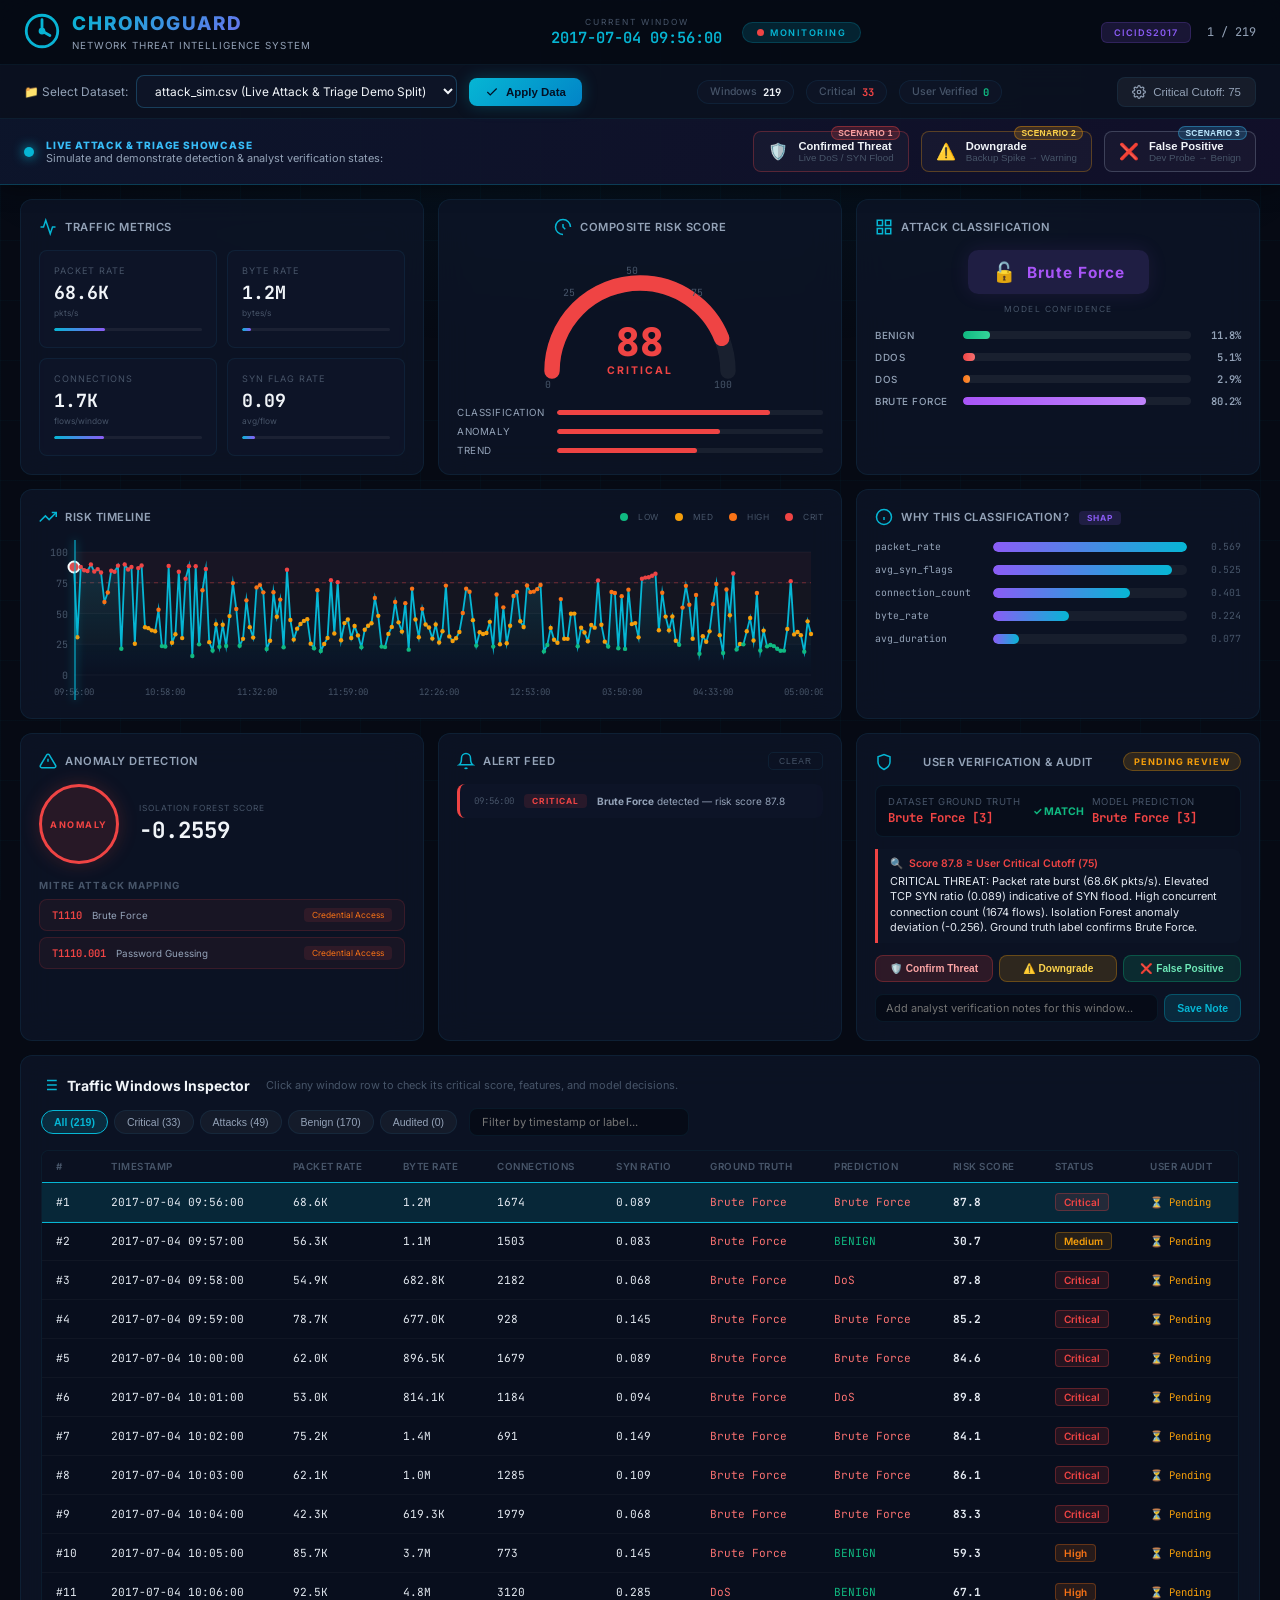
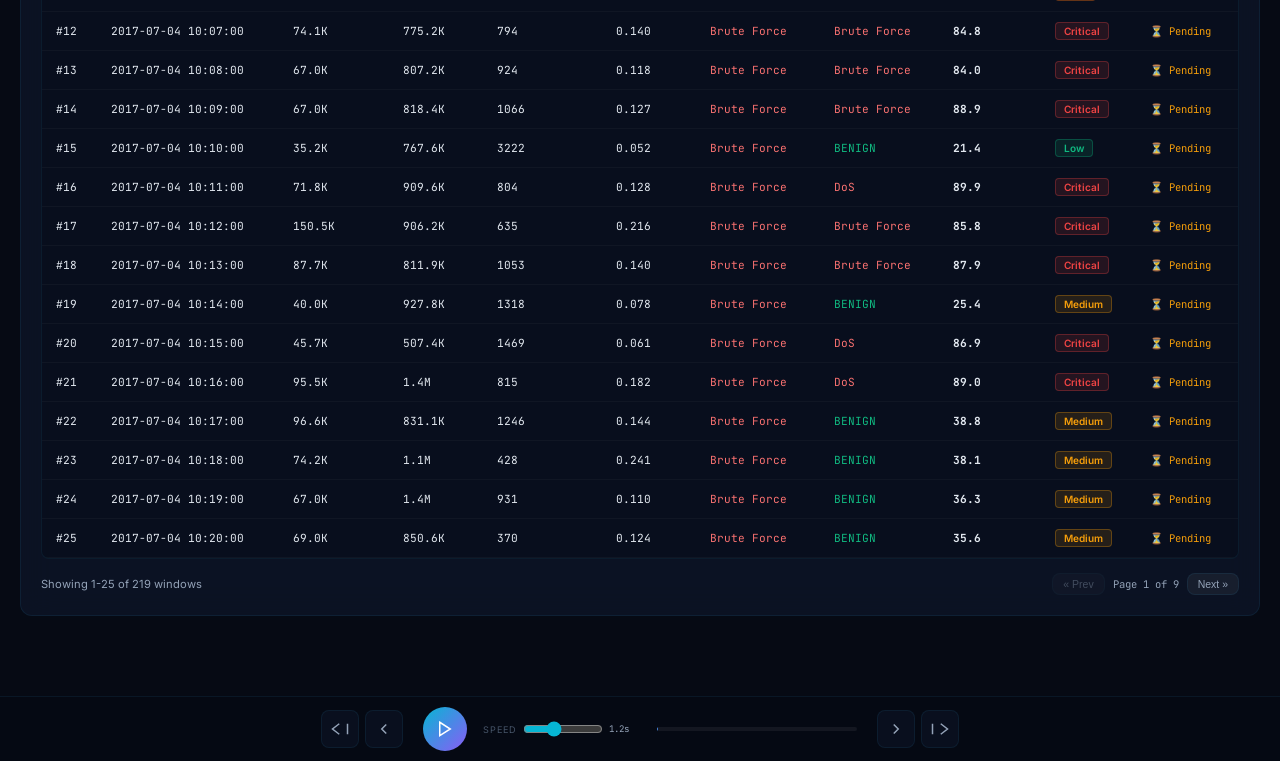
==== commit b25d88c0: "feat: add live attack simulation and triage showcase (confirmed threat, downgrade, false positive)" ====
--- a/dashboard/index.html
+++ b/dashboard/index.html
@@ -57,6 +57,7 @@
         <div class="control-group">
             <label for="datasetSelect"><span class="control-icon">📁</span> Select Dataset:</label>
             <select id="datasetSelect" class="styled-select">
+                <option value="attack_sim" selected>attack_sim.csv (Live Attack & Triage Demo Split)</option>
                 <option value="test">test.csv (Evaluation Split — 219 Windows)</option>
                 <option value="train">train.csv (Training Split — 868 Windows)</option>
                 <option value="custom">Upload Custom CSV File...</option>
@@ -136,6 +137,58 @@
         <div class="drawer-actions">
             <button class="btn-primary" id="btnApplyThresholds">Apply Thresholds</button>
             <button class="btn-secondary" id="btnResetThresholds">Reset Defaults</button>
+        </div>
+    </div>
+</section>
+
+<!-- ═══════════════════════ LIVE ATTACK & TRIAGE DEMO BAR ═══════════════════════ -->
+<section class="scenario-demo-bar" id="scenarioDemoBar">
+    <div class="demo-bar-inner">
+        <div class="demo-title-wrap">
+            <span class="demo-live-beacon"></span>
+            <div class="demo-title-content">
+                <span class="demo-badge">LIVE ATTACK & TRIAGE SHOWCASE</span>
+                <span class="demo-subtitle">Simulate and demonstrate detection & analyst verification states:</span>
+            </div>
+        </div>
+        <div class="demo-scenario-buttons">
+            <button class="demo-btn btn-scenario-threat" id="btnDemoThreat" title="Simulate live DoS SYN Flood attack (Confirmed Threat)">
+                <span class="demo-btn-badge">SCENARIO 1</span>
+                <span class="demo-btn-icon">🛡️</span>
+                <div class="demo-btn-labels">
+                    <strong>Confirmed Threat</strong>
+                    <span>Live DoS / SYN Flood</span>
+                </div>
+            </button>
+            <button class="demo-btn btn-scenario-downgrade" id="btnDemoDowngrade" title="Simulate off-hours heavy backup burst (Downgraded to Warning)">
+                <span class="demo-btn-badge">SCENARIO 2</span>
+                <span class="demo-btn-icon">⚠️</span>
+                <div class="demo-btn-labels">
+                    <strong>Downgrade</strong>
+                    <span>Backup Spike &rarr; Warning</span>
+                </div>
+            </button>
+            <button class="demo-btn btn-scenario-falsepos" id="btnDemoFalsePos" title="Simulate internal staging dev probe (Marked as False Positive)">
+                <span class="demo-btn-badge">SCENARIO 3</span>
+                <span class="demo-btn-icon">❌</span>
+                <div class="demo-btn-labels">
+                    <strong>False Positive</strong>
+                    <span>Dev Probe &rarr; Benign</span>
+                </div>
+            </button>
+        </div>
+    </div>
+
+    <!-- Interactive Scenario Banner -->
+    <div class="scenario-banner" id="scenarioBanner" style="display: none;">
+        <div class="scenario-banner-header">
+            <span class="scenario-pill" id="scenarioPill">ACTIVE DEMO</span>
+            <h4 id="scenarioBannerTitle">—</h4>
+        </div>
+        <p class="scenario-banner-desc" id="scenarioBannerDesc">—</p>
+        <div class="scenario-banner-footer">
+            <span class="scenario-action-hint" id="scenarioActionHint">Recommended Action: Verify in Audit Panel</span>
+            <button class="btn-execute-triage" id="btnExecuteTriage">⚡ Auto-Triage This Scenario</button>
         </div>
     </div>
 </section>
--- a/dashboard/style.css
+++ b/dashboard/style.css
@@ -1506,4 +1506,265 @@
     .toolbar-left, .toolbar-center, .toolbar-right { width: 100%; justify-content: space-between; }
     .threshold-controls-grid { grid-template-columns: 1fr; }
     .table-header { flex-direction: column; align-items: flex-start; }
-}
+    .demo-bar-inner { flex-direction: column; align-items: flex-start; }
+    .demo-scenario-buttons { width: 100%; flex-direction: column; }
+    .demo-btn { width: 100%; }
+}
+
+/* ════════════════════════ LIVE ATTACK & TRIAGE SHOWCASE ════════════════════════ */
+
+.scenario-demo-bar {
+    background: linear-gradient(135deg, rgba(13, 22, 44, 0.95), rgba(18, 16, 42, 0.95));
+    border-bottom: 1px solid rgba(6, 182, 212, 0.25);
+    padding: 12px 24px;
+    box-shadow: 0 4px 20px rgba(0, 0, 0, 0.4);
+    position: relative;
+    z-index: 5;
+}
+
+.demo-bar-inner {
+    display: flex;
+    align-items: center;
+    justify-content: space-between;
+    gap: 20px;
+    flex-wrap: wrap;
+}
+
+.demo-title-wrap {
+    display: flex;
+    align-items: center;
+    gap: 12px;
+}
+
+.demo-live-beacon {
+    width: 10px;
+    height: 10px;
+    border-radius: 50%;
+    background: #06b6d4;
+    box-shadow: 0 0 12px #06b6d4;
+    animation: beacon-pulse 1.8s infinite;
+}
+
+@keyframes beacon-pulse {
+    0% { transform: scale(0.9); opacity: 0.6; box-shadow: 0 0 0 rgba(6, 182, 212, 0.4); }
+    50% { transform: scale(1.2); opacity: 1; box-shadow: 0 0 16px rgba(6, 182, 212, 0.8); }
+    100% { transform: scale(0.9); opacity: 0.6; box-shadow: 0 0 0 rgba(6, 182, 212, 0); }
+}
+
+.demo-title-content {
+    display: flex;
+    flex-direction: column;
+}
+
+.demo-badge {
+    font-size: 0.72rem;
+    font-weight: 800;
+    letter-spacing: 0.08em;
+    color: #38bdf8;
+    text-transform: uppercase;
+}
+
+.demo-subtitle {
+    font-size: 0.78rem;
+    color: var(--text-secondary);
+}
+
+.demo-scenario-buttons {
+    display: flex;
+    align-items: center;
+    gap: 12px;
+    flex-wrap: wrap;
+}
+
+.demo-btn {
+    position: relative;
+    display: inline-flex;
+    align-items: center;
+    gap: 10px;
+    padding: 8px 14px;
+    border-radius: var(--radius-sm);
+    background: rgba(255, 255, 255, 0.03);
+    border: 1px solid rgba(255, 255, 255, 0.1);
+    color: var(--text-primary);
+    cursor: pointer;
+    transition: all 0.25s cubic-bezier(0.16, 1, 0.3, 1);
+    text-align: left;
+}
+
+.demo-btn:hover {
+    transform: translateY(-2px);
+    background: rgba(255, 255, 255, 0.07);
+}
+
+.demo-btn-badge {
+    position: absolute;
+    top: -6px;
+    right: 8px;
+    font-size: 0.6rem;
+    font-weight: 800;
+    padding: 1px 6px;
+    border-radius: 99px;
+    letter-spacing: 0.04em;
+    background: #1e293b;
+    border: 1px solid rgba(255, 255, 255, 0.15);
+    color: var(--text-muted);
+}
+
+.demo-btn-icon {
+    font-size: 1.15rem;
+    line-height: 1;
+}
+
+.demo-btn-labels {
+    display: flex;
+    flex-direction: column;
+}
+
+.demo-btn-labels strong {
+    font-size: 0.8rem;
+    color: var(--text-bright);
+}
+
+.demo-btn-labels span {
+    font-size: 0.7rem;
+    color: var(--text-muted);
+}
+
+/* Specific Scenario Button Styles */
+.btn-scenario-threat {
+    border-color: rgba(239, 68, 68, 0.3);
+}
+.btn-scenario-threat:hover, .btn-scenario-threat.active-scenario {
+    border-color: var(--risk-critical);
+    background: rgba(239, 68, 68, 0.12);
+    box-shadow: 0 0 16px rgba(239, 68, 68, 0.3);
+}
+.btn-scenario-threat .demo-btn-badge {
+    background: rgba(239, 68, 68, 0.2);
+    color: #fca5a5;
+    border-color: rgba(239, 68, 68, 0.4);
+}
+
+.btn-scenario-downgrade {
+    border-color: rgba(245, 158, 11, 0.3);
+}
+.btn-scenario-downgrade:hover, .btn-scenario-downgrade.active-scenario {
+    border-color: var(--risk-medium);
+    background: rgba(245, 158, 11, 0.12);
+    box-shadow: 0 0 16px rgba(245, 158, 11, 0.3);
+}
+.btn-scenario-downgrade .demo-btn-badge {
+    background: rgba(245, 158, 11, 0.2);
+    color: #fcd34d;
+    border-color: rgba(245, 158, 11, 0.4);
+}
+
+.btn-scenario-falsepos {
+    border-color: rgba(148, 163, 184, 0.3);
+}
+.btn-scenario-falsepos:hover, .btn-scenario-falsepos.active-scenario {
+    border-color: #38bdf8;
+    background: rgba(56, 189, 248, 0.12);
+    box-shadow: 0 0 16px rgba(56, 189, 248, 0.3);
+}
+.btn-scenario-falsepos .demo-btn-badge {
+    background: rgba(56, 189, 248, 0.2);
+    color: #bae6fd;
+    border-color: rgba(56, 189, 248, 0.4);
+}
+
+/* ──── Interactive Scenario Banner ──── */
+.scenario-banner {
+    margin-top: 14px;
+    padding: 14px 18px;
+    background: rgba(6, 11, 25, 0.85);
+    border: 1px solid rgba(56, 189, 248, 0.2);
+    border-radius: var(--radius-sm);
+    animation: fade-in-up 0.3s ease;
+    display: flex;
+    flex-direction: column;
+    gap: 8px;
+}
+
+.scenario-banner-header {
+    display: flex;
+    align-items: center;
+    gap: 12px;
+}
+
+.scenario-pill {
+    font-size: 0.68rem;
+    font-weight: 800;
+    padding: 3px 8px;
+    border-radius: 4px;
+    text-transform: uppercase;
+    letter-spacing: 0.05em;
+}
+
+.pill-threat {
+    background: rgba(239, 68, 68, 0.2);
+    color: #fca5a5;
+    border: 1px solid rgba(239, 68, 68, 0.5);
+}
+
+.pill-downgrade {
+    background: rgba(245, 158, 11, 0.2);
+    color: #fcd34d;
+    border: 1px solid rgba(245, 158, 11, 0.5);
+}
+
+.pill-falsepos {
+    background: rgba(56, 189, 248, 0.2);
+    color: #bae6fd;
+    border: 1px solid rgba(56, 189, 248, 0.5);
+}
+
+.scenario-banner-header h4 {
+    font-size: 0.95rem;
+    font-weight: 700;
+    color: var(--text-bright);
+    margin: 0;
+}
+
+.scenario-banner-desc {
+    font-size: 0.82rem;
+    color: var(--text-secondary);
+    line-height: 1.5;
+    margin: 0;
+}
+
+.scenario-banner-footer {
+    display: flex;
+    align-items: center;
+    justify-content: space-between;
+    margin-top: 6px;
+    padding-top: 8px;
+    border-top: 1px solid rgba(255, 255, 255, 0.06);
+    flex-wrap: wrap;
+    gap: 10px;
+}
+
+.scenario-action-hint {
+    font-size: 0.76rem;
+    color: #94a3b8;
+    font-style: italic;
+}
+
+.btn-execute-triage {
+    padding: 6px 16px;
+    border-radius: var(--radius-sm);
+    background: linear-gradient(135deg, #06b6d4, #2563eb);
+    border: none;
+    color: #ffffff;
+    font-weight: 700;
+    font-size: 0.78rem;
+    cursor: pointer;
+    box-shadow: 0 0 14px rgba(6, 182, 212, 0.35);
+    transition: all 0.2s ease;
+}
+
+.btn-execute-triage:hover {
+    box-shadow: 0 0 20px rgba(6, 182, 212, 0.6);
+    transform: translateY(-1px);
+}
+
